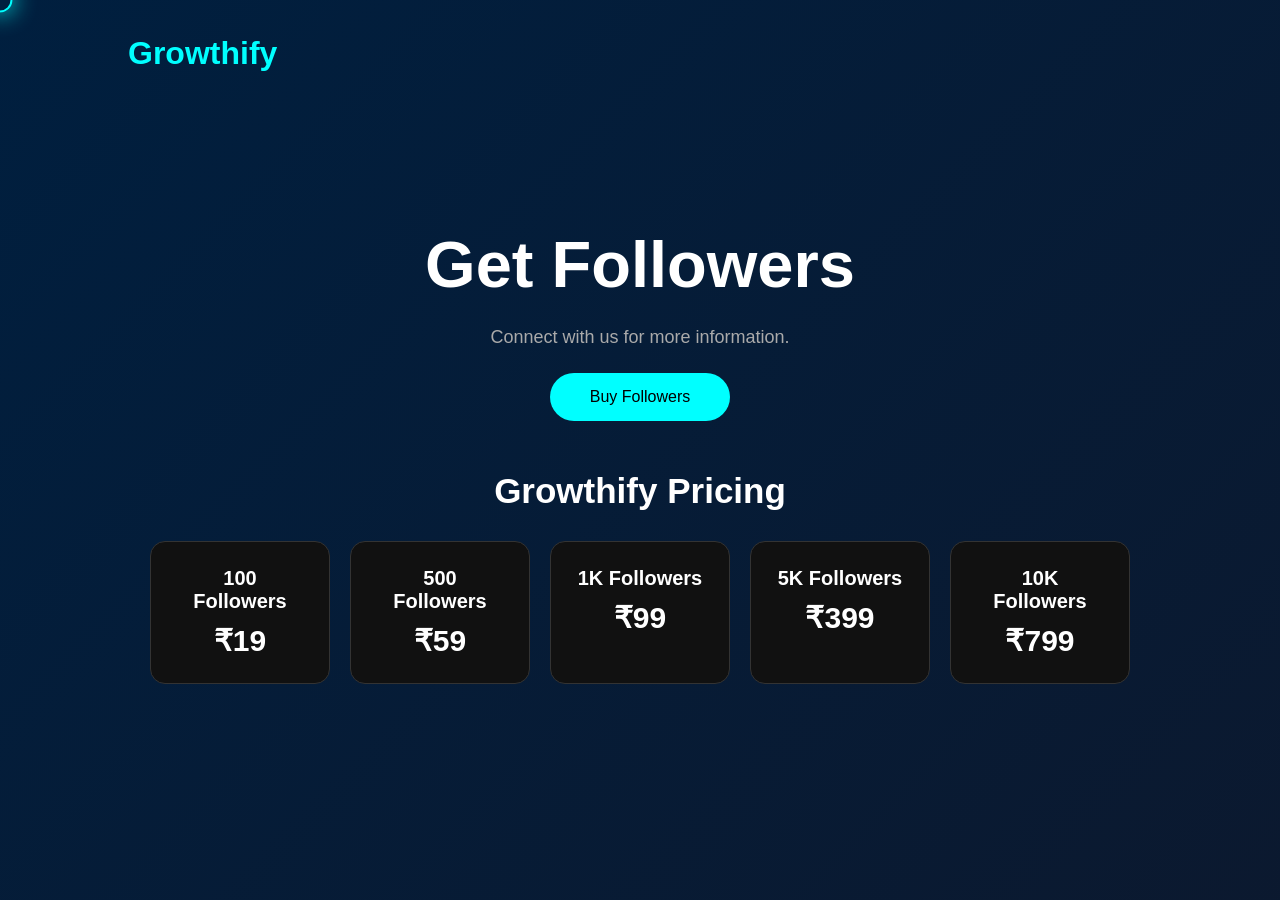
==== start.html @ f17806fa "updated start page" ====
<!DOCTYPE html>
<html>

<head>

<title>Growthify</title>

<link rel="stylesheet" href="style.css">

</head>


<body>


<div class="cursor"></div>


<header>

<h2 class="logo">
Growthify
</h2>

</header>



<section class="hero">


<h1>
Get Followers
</h1>


<p>
Connect with us for more information.
</p>



<a href="https://www.instagram.com/growthify123/" target="_blank">

<button>
Buy Followers
</button>

</a>


</section>



<script src="script.js"></script>


</body>

</html>
<section class="pricing">
    <h2>Growthify Pricing</h2>

    <div class="pricing-container">

        <div class="price-card">
            <h3>100 Followers</h3>
            <p>₹19</p>
        </div>

        <div class="price-card">
            <h3>500 Followers</h3>
            <p>₹59</p>
        </div>

        <div class="price-card">
            <h3>1K Followers</h3>
            <p>₹99</p>
        </div>

        <div class="price-card">
            <h3>5K Followers</h3>
            <p>₹399</p>
        </div>

        <div class="price-card">
            <h3>10K Followers</h3>
            <p>₹799</p>
        </div>

    </div>
</section>
---- style.css ----
*{

margin:0;
padding:0;
box-sizing:border-box;
font-family:Arial;

}


body{

min-height:100vh;

background:
linear-gradient(-45deg,#020617,#111827,#0f172a,#001f3f);

background-size:400% 400%;

animation:bg 12s infinite;

color:white;

}



@keyframes bg{

0%{
background-position:0% 50%;
}

50%{
background-position:100% 50%;
}

100%{
background-position:0% 50%;
}

}



.cursor{

width:25px;
height:25px;

border:2px solid #00ffff;

border-radius:50%;

position:fixed;

pointer-events:none;

transform:translate(-50%,-50%);

box-shadow:0 0 25px #00ffff;

}



header{

display:flex;

justify-content:space-between;

padding:35px 10%;

}


.logo{

font-size:32px;

color:#00ffff;

}


nav a{

color:white;

text-decoration:none;

margin-left:25px;

}



.hero{

text-align:center;

margin-top:120px;

animation:show 1s;

}



.hero h1{

font-size:65px;

}


.hero span{

color:#00ffff;

}


.hero p{

margin:25px;

color:#aaa;

font-size:18px;

}



button{

padding:15px 40px;

border:none;

border-radius:30px;

background:#00ffff;

font-size:16px;

cursor:pointer;

transition:.3s;

}



button:hover{

transform:scale(1.1);

box-shadow:0 0 30px #00ffff;

}




.cards{

display:flex;

justify-content:center;

gap:30px;

margin-top:100px;

}



.card{

background:#111827;

padding:35px;

width:250px;

border-radius:20px;

text-align:center;

transition:.4s;

}



.card:hover{

transform:translateY(-15px);

box-shadow:0 0 30px #00ffff50;

}



@keyframes show{

from{

opacity:0;

transform:translateY(50px);

}

to{

opacity:1;

transform:translateY(0);

}

}



@media(max-width:700px){

.hero h1{

font-size:40px;

}


.cards{

flex-direction:column;

align-items:center;

}

}
.stock-box{

position:fixed;

top:20px;

right:30px;

background:#111827;

padding:15px 25px;

border-radius:30px;

color:white;

font-size:16px;

box-shadow:0 0 20px #00ffff50;

border:1px solid #00ffff;

}


.stock-box span{

color:#00ffff;

font-weight:bold;

font-size:20px;

}
.pricing {
    text-align: center;
    padding: 50px 20px;
}

.pricing h2 {
    font-size: 35px;
    margin-bottom: 30px;
}

.pricing-container {
    display: flex;
    justify-content: center;
    flex-wrap: wrap;
    gap: 20px;
}

.price-card {
    background: #111;
    color: white;
    width: 180px;
    padding: 25px;
    border-radius: 15px;
    border: 1px solid #333;
}

.price-card h3 {
    font-size: 20px;
}

.price-card p {
    font-size: 30px;
    font-weight: bold;
    margin: 10px 0 0;
}
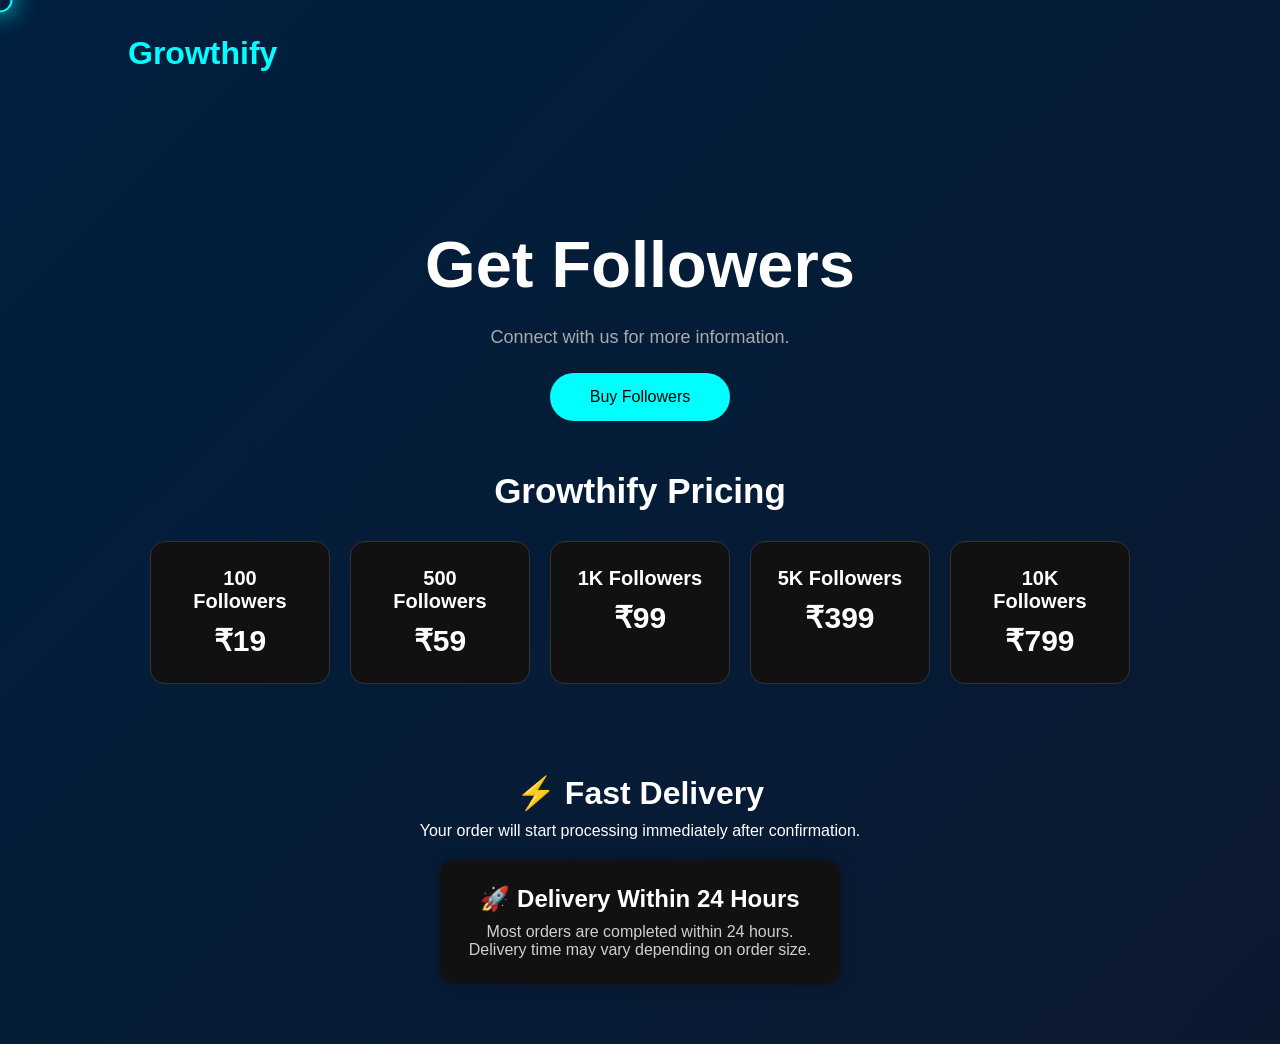
==== commit 632e4048: "added delivery section" ====
--- a/start.html
+++ b/start.html
@@ -90,4 +90,50 @@
         </div>
 
     </div>
-</section>+</section>
+<!-- Delivery Time Section -->
+<section class="delivery-time">
+    <h2>⚡ Fast Delivery</h2>
+    <p>
+        Your order will start processing immediately after confirmation.
+    </p>
+    <div class="delivery-box">
+        <h3>🚀 Delivery Within 24 Hours</h3>
+        <p>
+            Most orders are completed within 24 hours. 
+            Delivery time may vary depending on order size.
+        </p>
+    </div>
+</section>
+
+<style>
+.delivery-time {
+    text-align: center;
+    padding: 40px 20px;
+}
+
+.delivery-time h2 {
+    font-size: 32px;
+    margin-bottom: 10px;
+}
+
+.delivery-box {
+    max-width: 400px;
+    margin: 20px auto;
+    padding: 25px;
+    border-radius: 15px;
+    background: #111;
+    color: white;
+    box-shadow: 0 0 15px rgba(0,0,0,0.3);
+}
+
+.delivery-box h3 {
+    font-size: 24px;
+    margin-bottom: 10px;
+}
+
+.delivery-box p {
+    font-size: 16px;
+    opacity: 0.8;
+}
+</style>
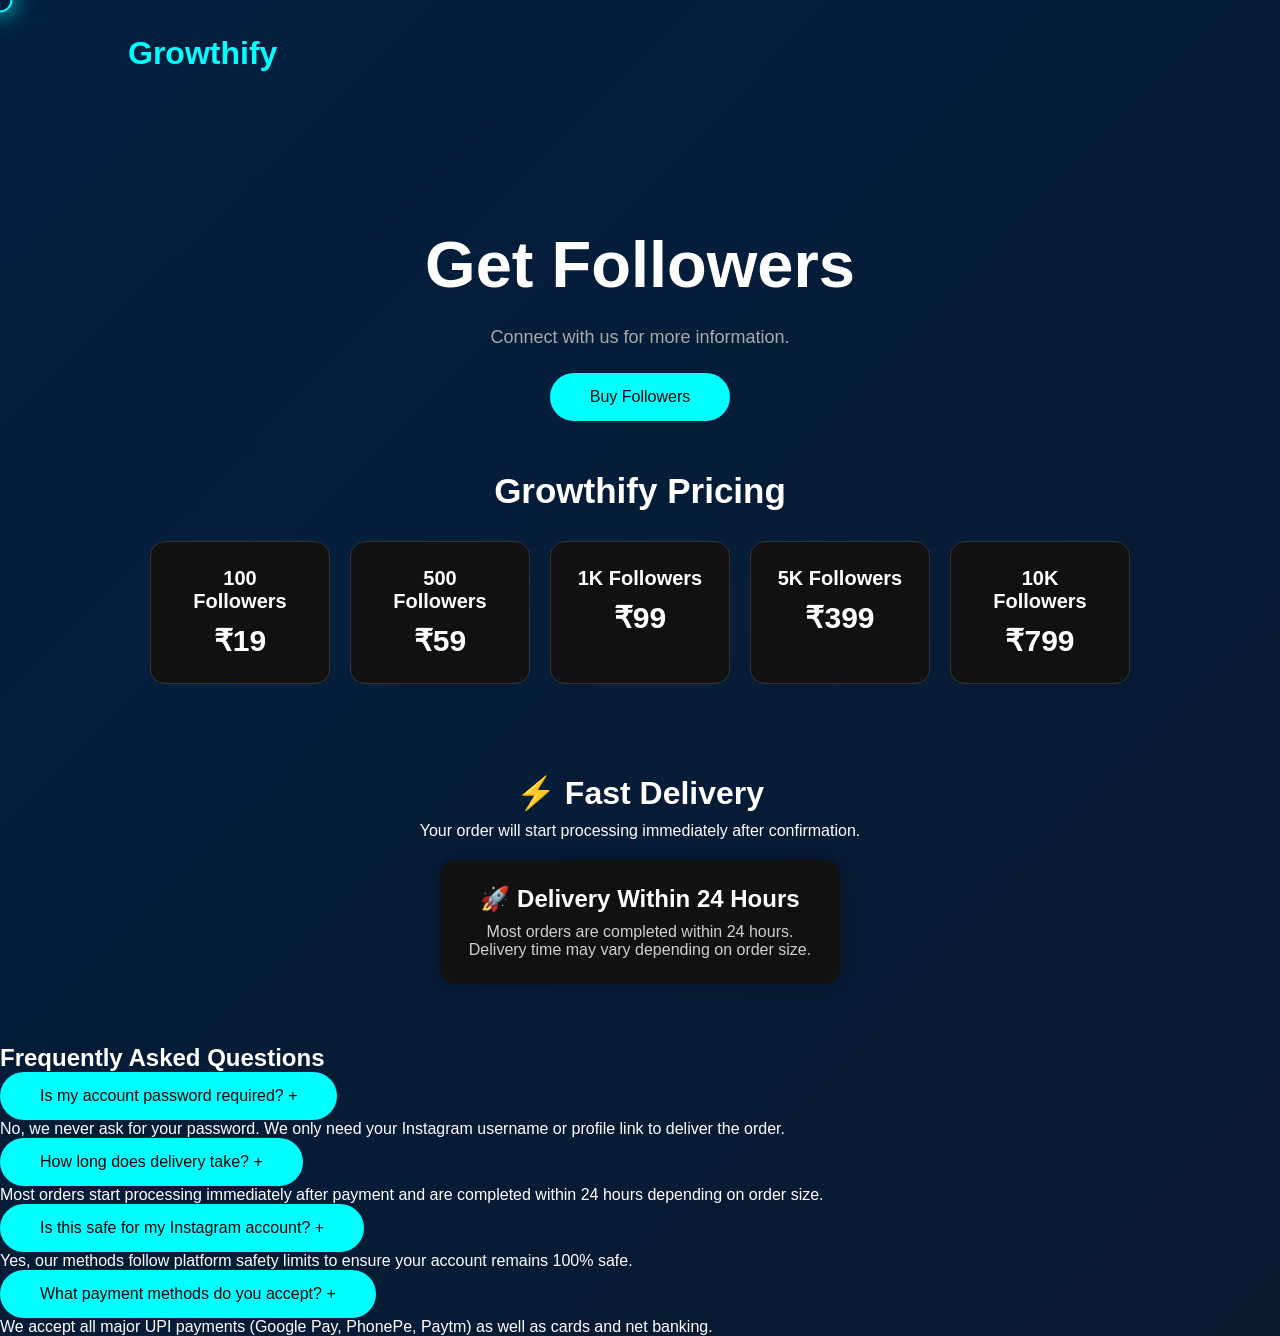
==== commit 8d7b2f46: "Updated website" ====
--- a/start.html
+++ b/start.html
@@ -136,4 +136,57 @@
     font-size: 16px;
     opacity: 0.8;
 }
-</style>+</style>
+<!-- FAQ SECTION -->
+  <section class="faq-section">
+    <h2 class="faq-title">Frequently Asked Questions</h2>
+    
+    <div class="faq-container">
+      
+      <div class="faq-item">
+        <button class="faq-question">
+          <span>Is my account password required?</span>
+          <span class="faq-icon">+</span>
+        </button>
+        <div class="faq-answer">
+          <p>No, we never ask for your password. We only need your Instagram username or profile link to deliver the order.</p>
+        </div>
+      </div>
+
+      <div class="faq-item">
+        <button class="faq-question">
+          <span>How long does delivery take?</span>
+          <span class="faq-icon">+</span>
+        </button>
+        <div class="faq-answer">
+          <p>Most orders start processing immediately after payment and are completed within 24 hours depending on order size.</p>
+        </div>
+      </div>
+
+      <div class="faq-item">
+        <button class="faq-question">
+          <span>Is this safe for my Instagram account?</span>
+          <span class="faq-icon">+</span>
+        </button>
+        <div class="faq-answer">
+          <p>Yes, our methods follow platform safety limits to ensure your account remains 100% safe.</p>
+        </div>
+      </div>
+
+      <div class="faq-item">
+        <button class="faq-question">
+          <span>What payment methods do you accept?</span>
+          <span class="faq-icon">+</span>
+        </button>
+        <div class="faq-answer">
+          <p>We accept all major UPI payments (Google Pay, PhonePe, Paytm) as well as cards and net banking.</p>
+        </div>
+      </div>
+
+    </div>
+  </section>
+
+  <!-- Make sure your script tag is linked right before </body> -->
+  <script src="script.js"></script>
+</body>
+</html>
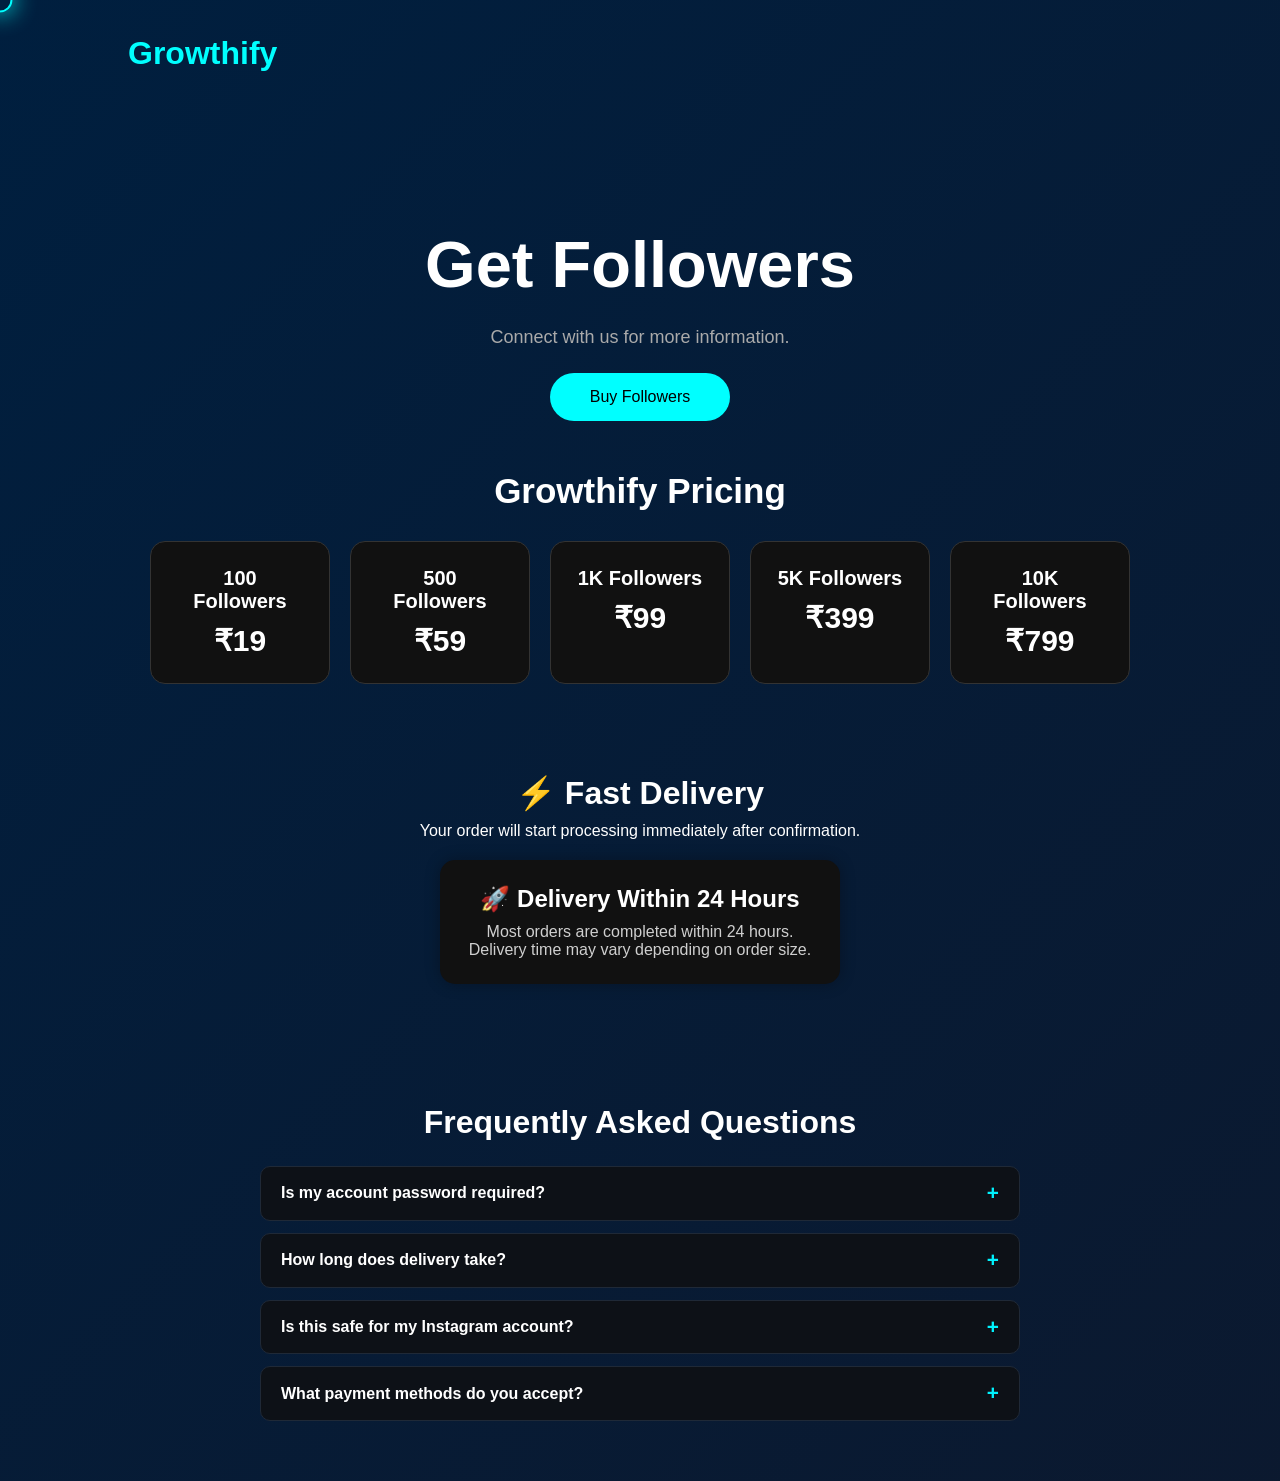
==== commit 00212a4e: "updated website" ====
--- a/start.html
+++ b/start.html
@@ -138,55 +138,50 @@
 }
 </style>
 <!-- FAQ SECTION -->
-  <section class="faq-section">
-    <h2 class="faq-title">Frequently Asked Questions</h2>
+<div class="faq-wrapper">
+  <h2 class="faq-main-title">Frequently Asked Questions</h2>
+  
+  <div class="faq-box">
     
-    <div class="faq-container">
-      
-      <div class="faq-item">
-        <button class="faq-question">
-          <span>Is my account password required?</span>
-          <span class="faq-icon">+</span>
-        </button>
-        <div class="faq-answer">
-          <p>No, we never ask for your password. We only need your Instagram username or profile link to deliver the order.</p>
-        </div>
+    <div class="faq-row">
+      <button class="faq-btn" type="button">
+        <span>Is my account password required?</span>
+        <span class="faq-plus">+</span>
+      </button>
+      <div class="faq-content">
+        <p>No, we never ask for your password. We only need your Instagram username or profile link to deliver the order.</p>
       </div>
+    </div>
 
-      <div class="faq-item">
-        <button class="faq-question">
-          <span>How long does delivery take?</span>
-          <span class="faq-icon">+</span>
-        </button>
-        <div class="faq-answer">
-          <p>Most orders start processing immediately after payment and are completed within 24 hours depending on order size.</p>
-        </div>
+    <div class="faq-row">
+      <button class="faq-btn" type="button">
+        <span>How long does delivery take?</span>
+        <span class="faq-plus">+</span>
+      </button>
+      <div class="faq-content">
+        <p>Most orders start processing immediately after payment and are completed within 24 hours depending on order size.</p>
       </div>
+    </div>
 
-      <div class="faq-item">
-        <button class="faq-question">
-          <span>Is this safe for my Instagram account?</span>
-          <span class="faq-icon">+</span>
-        </button>
-        <div class="faq-answer">
-          <p>Yes, our methods follow platform safety limits to ensure your account remains 100% safe.</p>
-        </div>
+    <div class="faq-row">
+      <button class="faq-btn" type="button">
+        <span>Is this safe for my Instagram account?</span>
+        <span class="faq-plus">+</span>
+      </button>
+      <div class="faq-content">
+        <p>Yes, our methods follow platform safety limits to ensure your account remains 100% safe.</p>
       </div>
+    </div>
 
-      <div class="faq-item">
-        <button class="faq-question">
-          <span>What payment methods do you accept?</span>
-          <span class="faq-icon">+</span>
-        </button>
-        <div class="faq-answer">
-          <p>We accept all major UPI payments (Google Pay, PhonePe, Paytm) as well as cards and net banking.</p>
-        </div>
+    <div class="faq-row">
+      <button class="faq-btn" type="button">
+        <span>What payment methods do you accept?</span>
+        <span class="faq-plus">+</span>
+      </button>
+      <div class="faq-content">
+        <p>We accept all major UPI payments (Google Pay, PhonePe, Paytm) as well as cards and net banking.</p>
       </div>
+    </div>
 
-    </div>
-  </section>
-
-  <!-- Make sure your script tag is linked right before </body> -->
-  <script src="script.js"></script>
-</body>
-</html>+  </div>
+</div>
--- a/style.css
+++ b/style.css
@@ -315,4 +315,86 @@
     font-size: 30px;
     font-weight: bold;
     margin: 10px 0 0;
+}
+/* --- ISOLATED FAQ STYLES --- */
+.faq-wrapper {
+  max-width: 800px !important;
+  width: 100% !important;
+  margin: 60px auto !important;
+  padding: 0 20px !important;
+  box-sizing: border-box !important;
+}
+
+.faq-main-title {
+  text-align: center !important;
+  font-size: 2rem !important;
+  color: #ffffff !important;
+  margin-bottom: 25px !important;
+  font-family: inherit !important;
+}
+
+.faq-box {
+  display: flex !important;
+  flex-direction: column !important;
+  gap: 12px !important;
+}
+
+.faq-row {
+  background-color: #0d1117 !important;
+  border: 1px solid #1f2937 !important;
+  border-radius: 10px !important;
+  overflow: hidden !important;
+  text-align: left !important;
+  transition: border-color 0.2s ease !important;
+}
+
+.faq-row:hover {
+  border-color: #00f2fe !important;
+}
+
+.faq-btn {
+  width: 100% !important;
+  display: flex !important;
+  justify-content: space-between !important;
+  align-items: center !important;
+  padding: 16px 20px !important;
+  background: transparent !important;
+  border: none !important;
+  border-radius: 0 !important;
+  color: #ffffff !important;
+  font-size: 1rem !important;
+  font-weight: 600 !important;
+  cursor: pointer !important;
+  outline: none !important;
+  margin: 0 !important;
+  text-align: left !important;
+}
+
+.faq-plus {
+  font-size: 1.3rem !important;
+  color: #00f2fe !important;
+  transition: transform 0.3s ease !important;
+  line-height: 1 !important;
+}
+
+.faq-content {
+  display: none !important; /* Hides answers by default */
+  padding: 0 20px 16px 20px !important;
+  background-color: #0d1117 !important;
+}
+
+.faq-content p {
+  color: #9ca3af !important;
+  font-size: 0.95rem !important;
+  line-height: 1.5 !important;
+  margin: 0 !important;
+}
+
+/* OPEN / ACTIVE STATE */
+.faq-row.active .faq-content {
+  display: block !important;
+}
+
+.faq-row.active .faq-plus {
+  transform: rotate(45deg) !important;
 }
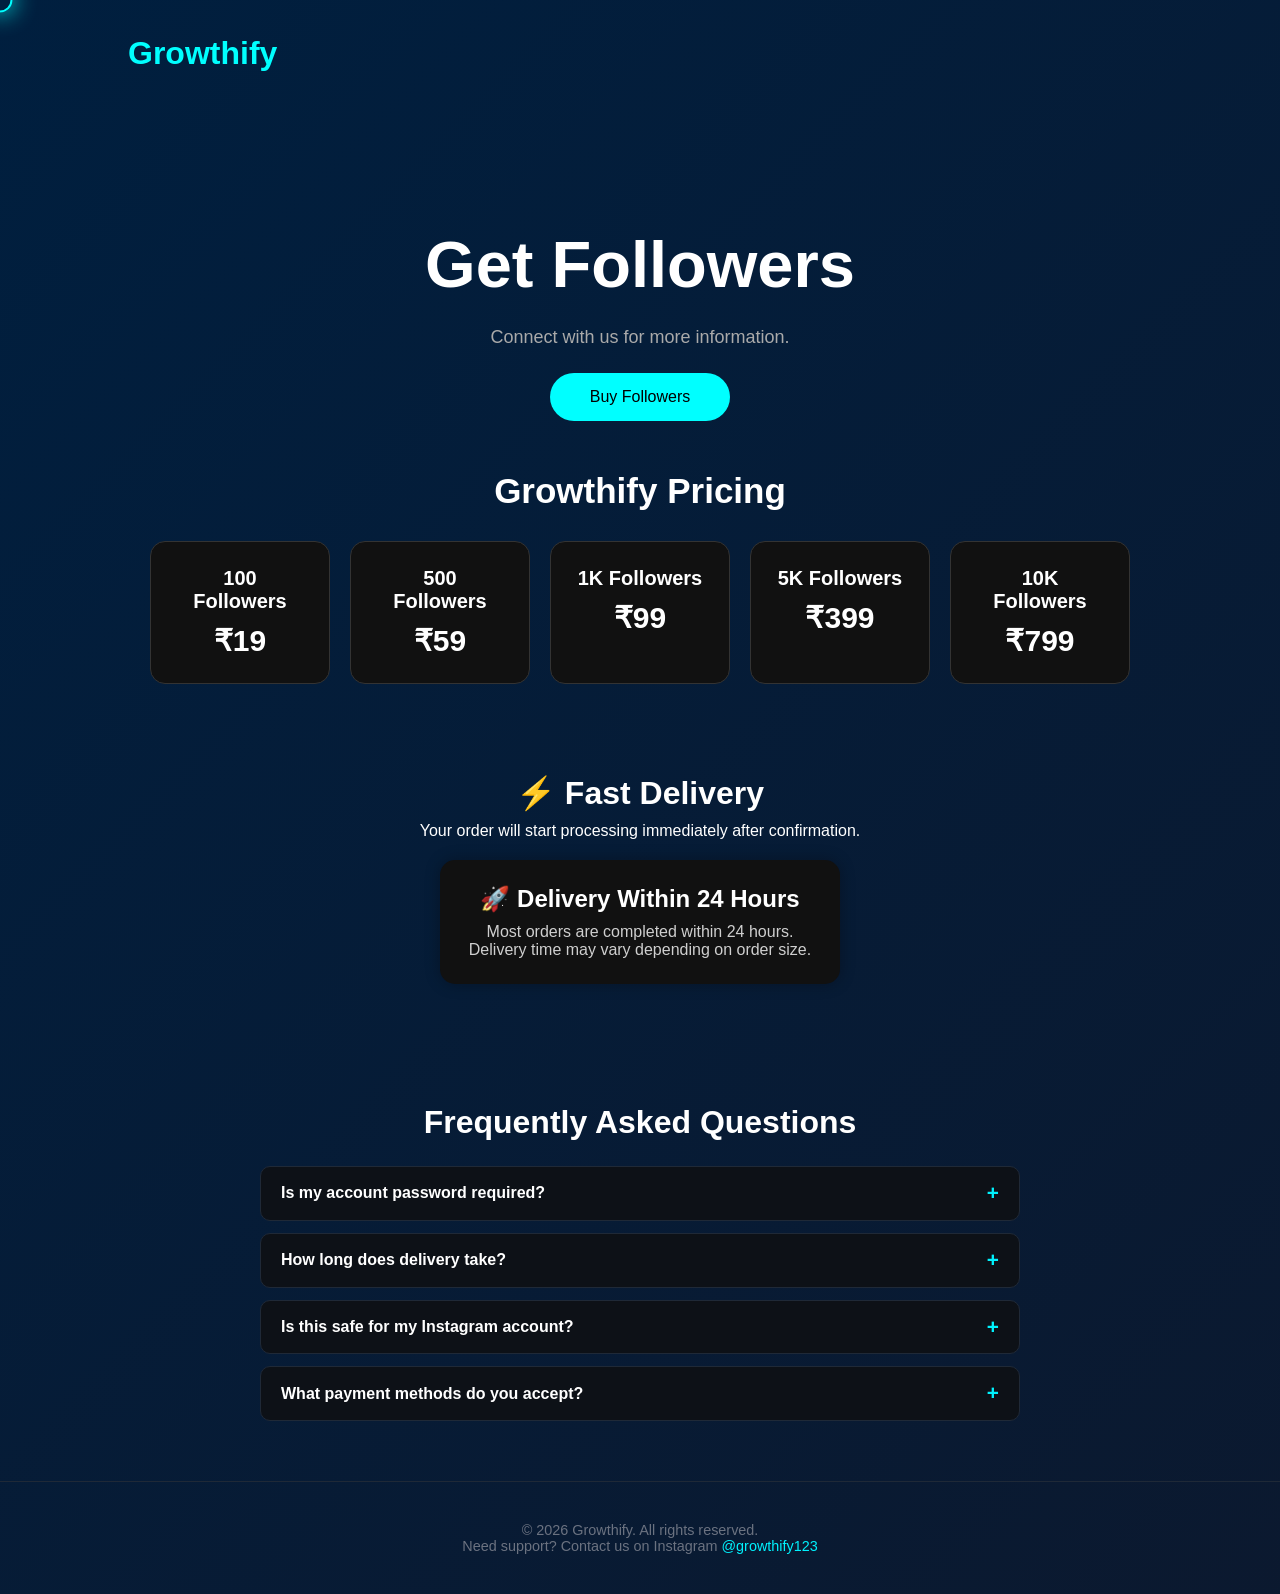
==== commit d2dcad27: "updated website" ====
--- a/start.html
+++ b/start.html
@@ -179,9 +179,13 @@
         <span class="faq-plus">+</span>
       </button>
       <div class="faq-content">
-        <p>We accept all major UPI payments (Google Pay, PhonePe, Paytm) as well as cards and net banking.</p>
+        <p>Contact For Payment Methods .</p>
       </div>
     </div>
 
   </div>
-</div>+</div>
+<footer style="text-align: center; padding: 40px 20px; color: #6b7280; font-size: 0.9rem; border-top: 1px solid #1f2937; margin-top: 60px;">
+  <p>© 2026 Growthify. All rights reserved.</p>
+  <p>Need support? Contact us on Instagram <a href="https://www.instagram.com/growthify123/" target="_blank" style="color: #00f2fe; text-decoration: none;">@growthify123</a></p>
+</footer>
--- a/style.css
+++ b/style.css
@@ -1,3 +1,7 @@
+html {
+  scroll-behavior: smooth;
+}
+
 *{
 
 margin:0;
@@ -397,4 +401,4 @@
 
 .faq-row.active .faq-plus {
   transform: rotate(45deg) !important;
-}+}
